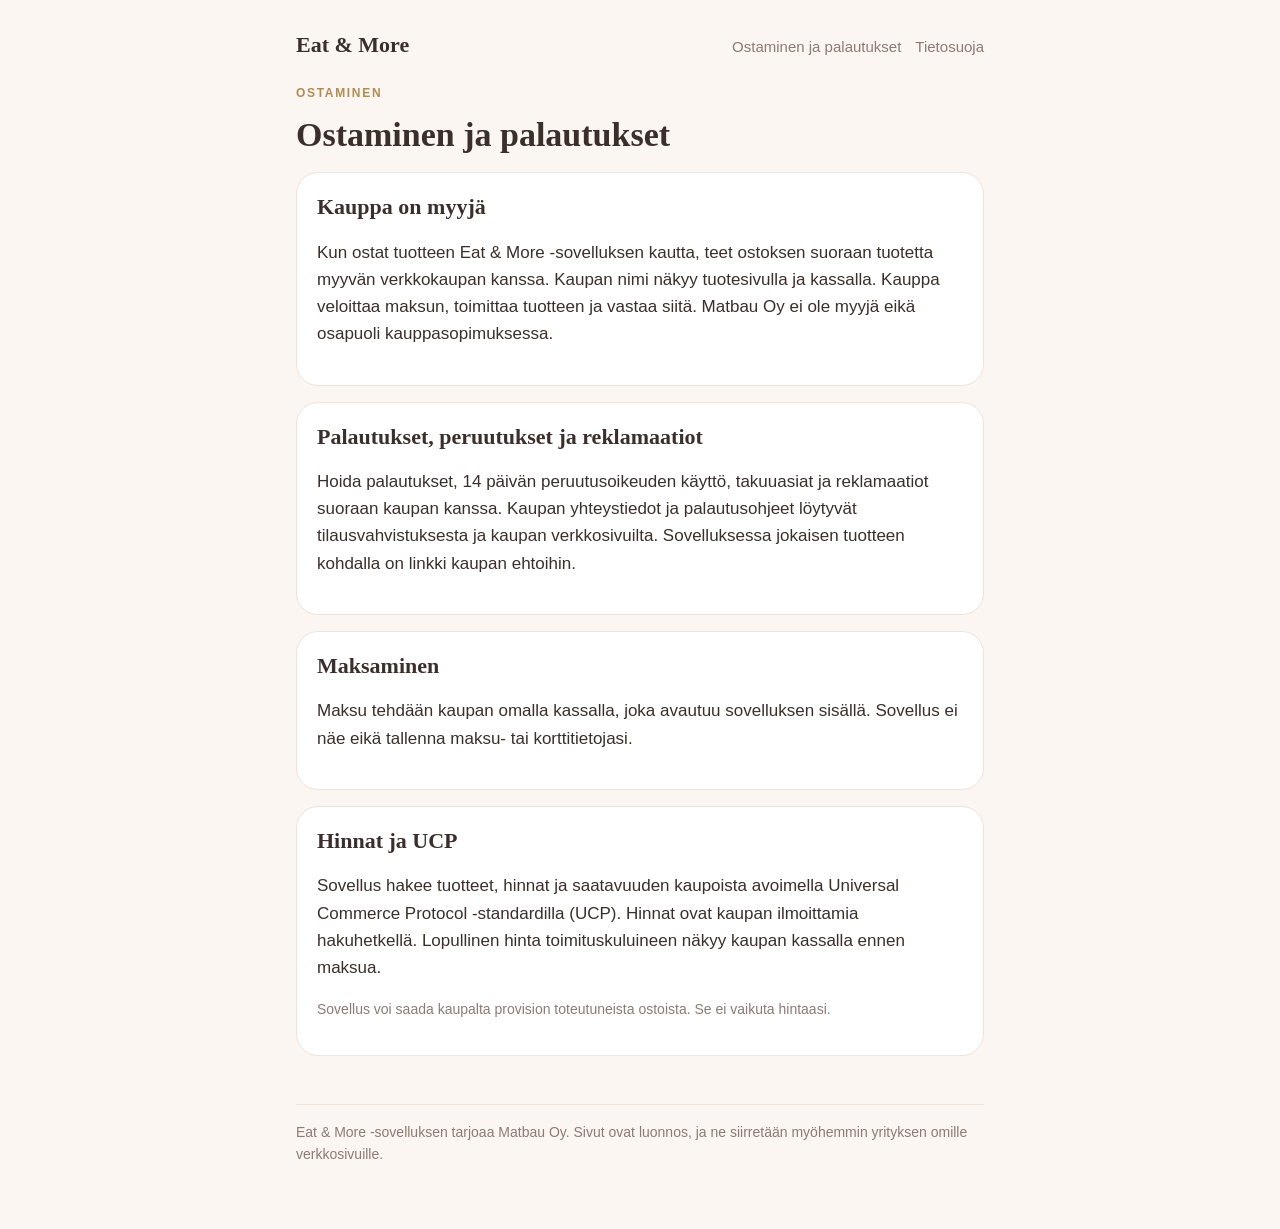
==== ostaminen.html @ f89a482c "Eat & More -sivut ja UCP-agenttiprofiili Co-Authored-By: Claude Opus 5.5 <noreply@anthropic.com>" ====
<!doctype html><html lang="fi"><head><meta charset="utf-8"><meta name="viewport" content="width=device-width,initial-scale=1"><title>Ostaminen ja palautukset</title><link rel="stylesheet" href="style.css"></head><body><main>
<header><a class="brand" href="./">Eat &amp; More</a><nav><a href="./ostaminen.html">Ostaminen ja palautukset</a><a href="./tietosuoja.html">Tietosuoja</a></nav></header>
<p class="eyebrow">Ostaminen</p>
<h1>Ostaminen ja palautukset</h1>
<div class="card"><h2 style="margin-top:0">Kauppa on myyjä</h2>
<p>Kun ostat tuotteen Eat &amp; More -sovelluksen kautta, teet ostoksen suoraan tuotetta myyvän verkkokaupan kanssa. Kaupan nimi näkyy tuotesivulla ja kassalla. Kauppa veloittaa maksun, toimittaa tuotteen ja vastaa siitä. Matbau Oy ei ole myyjä eikä osapuoli kauppasopimuksessa.</p></div>
<div class="card"><h2 style="margin-top:0">Palautukset, peruutukset ja reklamaatiot</h2>
<p>Hoida palautukset, 14 päivän peruutusoikeuden käyttö, takuuasiat ja reklamaatiot suoraan kaupan kanssa. Kaupan yhteystiedot ja palautusohjeet löytyvät tilausvahvistuksesta ja kaupan verkkosivuilta. Sovelluksessa jokaisen tuotteen kohdalla on linkki kaupan ehtoihin.</p></div>
<div class="card"><h2 style="margin-top:0">Maksaminen</h2>
<p>Maksu tehdään kaupan omalla kassalla, joka avautuu sovelluksen sisällä. Sovellus ei näe eikä tallenna maksu- tai korttitietojasi.</p></div>
<div class="card"><h2 style="margin-top:0">Hinnat ja UCP</h2>
<p>Sovellus hakee tuotteet, hinnat ja saatavuuden kaupoista avoimella Universal Commerce Protocol -standardilla (UCP). Hinnat ovat kaupan ilmoittamia hakuhetkellä. Lopullinen hinta toimituskuluineen näkyy kaupan kassalla ennen maksua.</p>
<p class="small">Sovellus voi saada kaupalta provision toteutuneista ostoista. Se ei vaikuta hintaasi.</p></div>
<footer>Eat &amp; More -sovelluksen tarjoaa Matbau Oy. Sivut ovat luonnos, ja ne siirretään myöhemmin yrityksen omille verkkosivuille.</footer>
</main></body></html>
---- style.css ----
:root{--bg:#FBF6F1;--surface:#fff;--ink:#3B2F2C;--muted:#8C7B74;--rose:#C4857A;--gold:#B08D57;--line:#EFE3DA}
@media (prefers-color-scheme:dark){:root{--bg:#15110F;--surface:#211A18;--ink:#F4EAE4;--muted:#B3A39C;--rose:#E7A799;--gold:#D8B57E;--line:#2F2522}}
*{box-sizing:border-box}body{margin:0;background:var(--bg);color:var(--ink);font:17px/1.6 -apple-system,BlinkMacSystemFont,"Segoe UI",Roboto,sans-serif}
main{max-width:720px;margin:0 auto;padding:32px 16px 64px}
header{display:flex;gap:16px;flex-wrap:wrap;align-items:baseline;justify-content:space-between;margin-bottom:24px}
header a.brand{font:600 22px/1.2 Georgia,serif;color:var(--ink);text-decoration:none}
nav a{color:var(--muted);margin-left:14px;text-decoration:none;font-size:15px}nav a:first-child{margin-left:0}
h1{font:600 34px/1.2 Georgia,serif;margin:8px 0 12px}h2{font:600 22px/1.3 Georgia,serif;margin:32px 0 8px}
.eyebrow{font-size:12px;letter-spacing:.14em;text-transform:uppercase;color:var(--gold);font-weight:600}
.card{background:var(--surface);border:1px solid var(--line);border-radius:22px;padding:20px;margin:16px 0}
a{color:var(--rose)}small,.small{color:var(--muted);font-size:14px}footer{margin-top:48px;color:var(--muted);font-size:14px;border-top:1px solid var(--line);padding-top:16px}
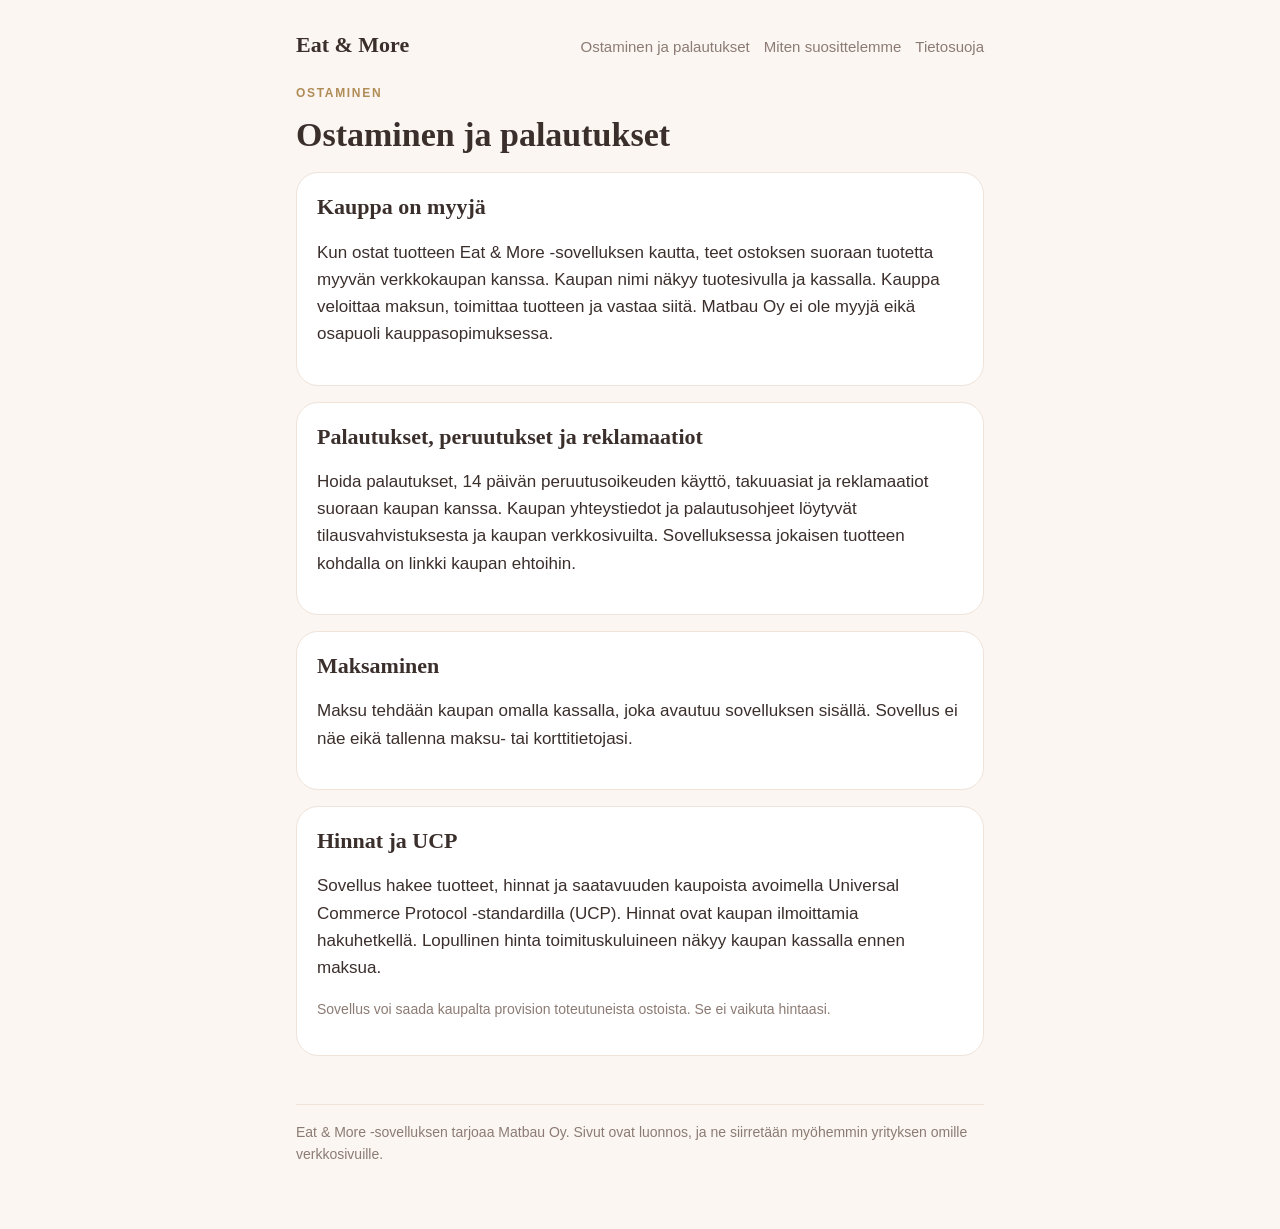
==== commit cbcd4438: "Suositussignaalien yöajo (UCP-varasto, Google Trends, lähteistetyt arviot) ja Miten suosittelemme -s" ====
--- a/ostaminen.html
+++ b/ostaminen.html
@@ -1,5 +1,5 @@
 <!doctype html><html lang="fi"><head><meta charset="utf-8"><meta name="viewport" content="width=device-width,initial-scale=1"><title>Ostaminen ja palautukset</title><link rel="stylesheet" href="style.css"></head><body><main>
-<header><a class="brand" href="./">Eat &amp; More</a><nav><a href="./ostaminen.html">Ostaminen ja palautukset</a><a href="./tietosuoja.html">Tietosuoja</a></nav></header>
+<header><a class="brand" href="./">Eat &amp; More</a><nav><a href="./ostaminen.html">Ostaminen ja palautukset</a><a href="./suosittelu.html">Miten suosittelemme</a><a href="./tietosuoja.html">Tietosuoja</a></nav></header>
 <p class="eyebrow">Ostaminen</p>
 <h1>Ostaminen ja palautukset</h1>
 <div class="card"><h2 style="margin-top:0">Kauppa on myyjä</h2>
